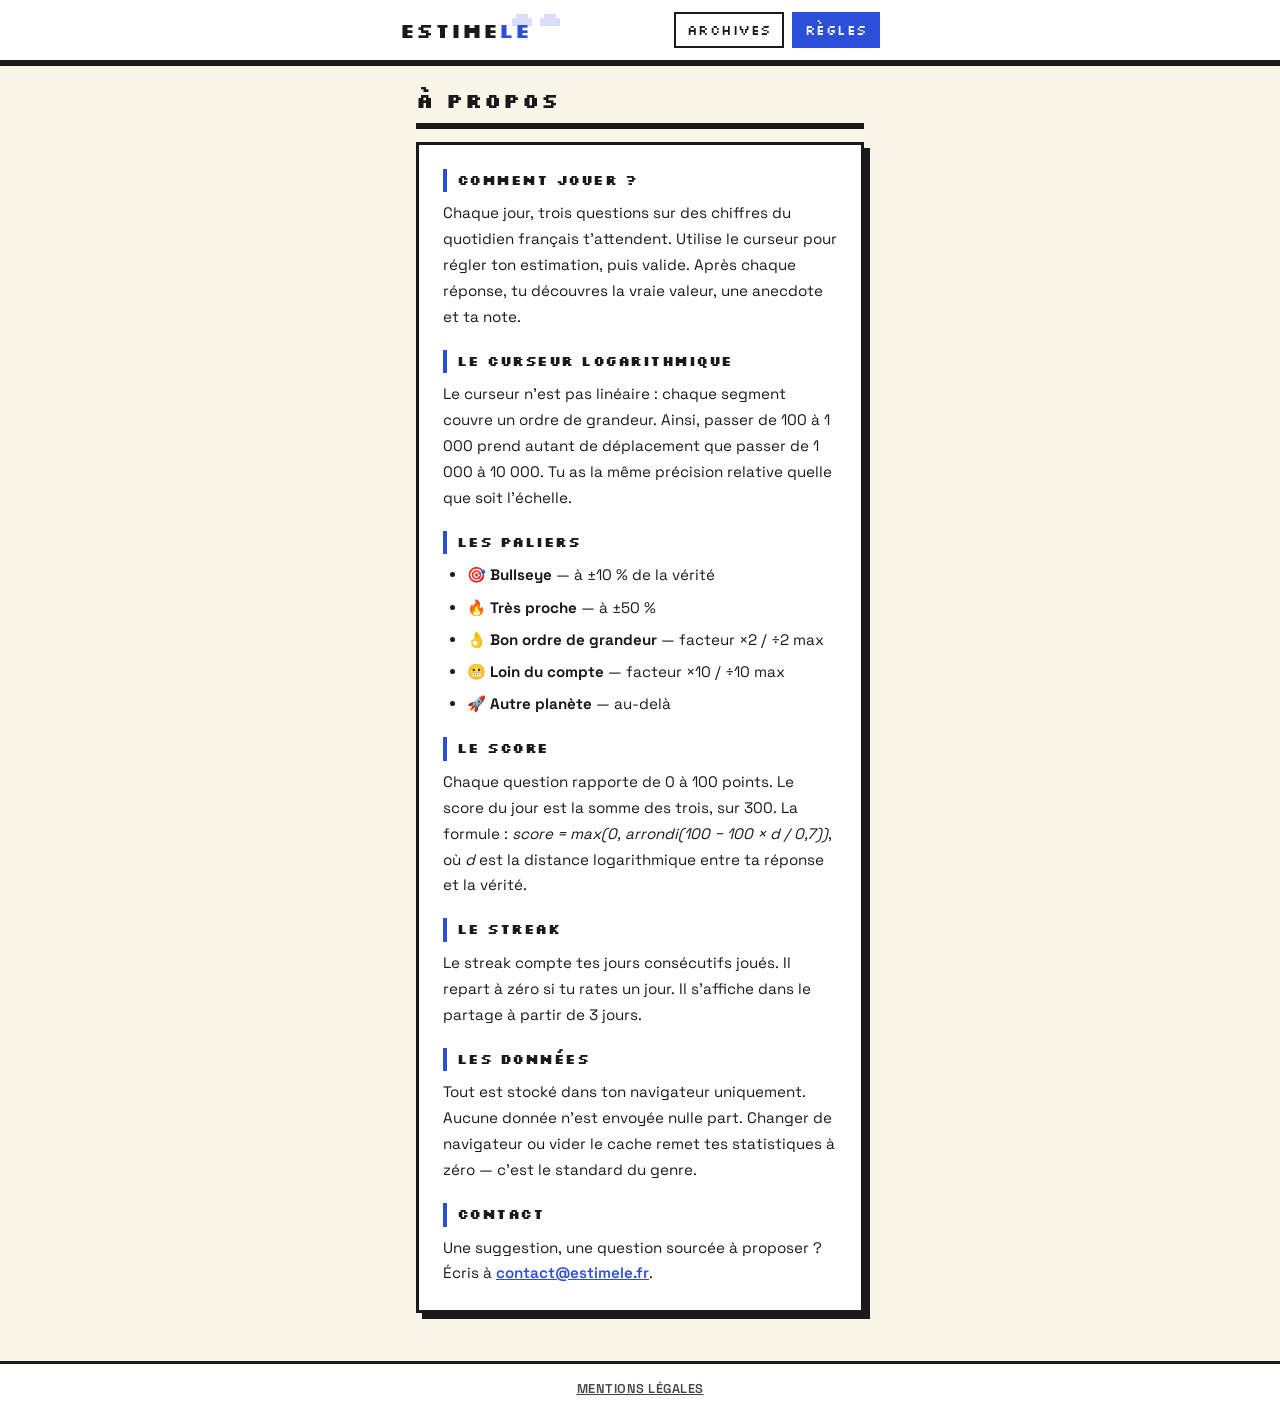
==== apropos.html @ 8a319f8b "Add files via upload" ====
<!DOCTYPE html>
<html lang="fr">
<head>
  <meta charset="UTF-8" />
  <meta name="viewport" content="width=device-width, initial-scale=1.0" />
  <title>À propos — EstimeLe</title>
  <meta name="description" content="Comment jouer à EstimeLe ? Règles du jeu et informations." />
  <link rel="icon" href="img/favicon.svg" type="image/svg+xml" />
  <link rel="manifest" href="site.webmanifest" />
  <link rel="preconnect" href="https://fonts.googleapis.com" />
  <link rel="preconnect" href="https://fonts.gstatic.com" crossorigin />
  <link rel="stylesheet" href="https://fonts.googleapis.com/css2?family=Jersey+10&family=Silkscreen:wght@400;700&family=Space+Grotesk:wght@400;500;600;700&display=swap" />
  <link rel="stylesheet" href="css/style.css" />
</head>
<body>
  <header class="site-header">
    <div class="header-inner">
      <a href="index.html" class="logo">Estime<span>Le</span></a>
      <nav class="nav-links">
        <a href="archives.html">Archives</a>
        <a href="apropos.html" class="active">Règles</a>
      </nav>
    </div>
  </header>

  <main>
    <h1 class="page-titre">À propos</h1>
    <div class="page-contenu">
      <h2>Comment jouer ?</h2>
      <p>Chaque jour, trois questions sur des chiffres du quotidien français t'attendent. Utilise le curseur pour régler ton estimation, puis valide. Après chaque réponse, tu découvres la vraie valeur, une anecdote et ta note.</p>

      <h2>Le curseur logarithmique</h2>
      <p>Le curseur n'est pas linéaire : chaque segment couvre un ordre de grandeur. Ainsi, passer de 100 à 1 000 prend autant de déplacement que passer de 1 000 à 10 000. Tu as la même précision relative quelle que soit l'échelle.</p>

      <h2>Les paliers</h2>
      <ul>
        <li>🎯 <strong>Bullseye</strong> — à ±10 % de la vérité</li>
        <li>🔥 <strong>Très proche</strong> — à ±50 %</li>
        <li>👌 <strong>Bon ordre de grandeur</strong> — facteur ×2 / ÷2 max</li>
        <li>😬 <strong>Loin du compte</strong> — facteur ×10 / ÷10 max</li>
        <li>🚀 <strong>Autre planète</strong> — au-delà</li>
      </ul>

      <h2>Le score</h2>
      <p>Chaque question rapporte de 0 à 100 points. Le score du jour est la somme des trois, sur 300. La formule : <em>score = max(0, arrondi(100 − 100 × d / 0,7))</em>, où <em>d</em> est la distance logarithmique entre ta réponse et la vérité.</p>

      <h2>Le streak</h2>
      <p>Le streak compte tes jours consécutifs joués. Il repart à zéro si tu rates un jour. Il s'affiche dans le partage à partir de 3 jours.</p>

      <h2>Les données</h2>
      <p>Tout est stocké dans ton navigateur uniquement. Aucune donnée n'est envoyée nulle part. Changer de navigateur ou vider le cache remet tes statistiques à zéro — c'est le standard du genre.</p>

      <h2>Contact</h2>
      <p>Une suggestion, une question sourcée à proposer ? Écris à <a href="mailto:contact@estimele.fr">contact@estimele.fr</a>.</p>
    </div>
  </main>

  <footer class="site-footer">
    <a href="mentions-legales.html">Mentions légales</a>
  </footer>
</body>
</html>
---- css/style.css ----
/* ════════════════════════════════════════════════════════════════════════════
   EstimeLe — Rétro pixel néo-brutaliste
   Palette : crème #FAF5E9 · blanc #FFFFFF · encre #1A1A1A · cobalt #2B4FD8
   Fonts   : Silkscreen (UI ≥ 14px) · Jersey 10 (grands chiffres) · Space Grotesk (texte)
   ════════════════════════════════════════════════════════════════════════════ */

@import url('https://fonts.googleapis.com/css2?family=Jersey+10&family=Silkscreen:wght@400;700&family=Space+Grotesk:wght@400;500;600;700&display=swap');

/* ─── Variables ─────────────────────────────────────────────────────────── */
:root {
  --bg:       #FAF5E9;
  --surface:  #FFFFFF;
  --surface2: #F0EAD9;
  --ink:      #1A1A1A;
  --ink-mid:  #444444;
  --accent:   #2B4FD8;

  --sh:       4px 4px 0 #1A1A1A;
  --sh-sm:    3px 3px 0 #1A1A1A;
  --sh-lg:    6px 6px 0 #1A1A1A;
  --sh-hover: 2px 2px 0 #1A1A1A;

  --b:        2px solid #1A1A1A;
  --b3:       3px solid #1A1A1A;

  --ff-px:    'Silkscreen', 'Courier New', monospace;
  --ff-num:   'Jersey 10', 'Silkscreen', monospace;
  --ff-body:  'Space Grotesk', system-ui, sans-serif;

  --max-w: 480px;
}

/* ─── Reset ─────────────────────────────────────────────────────────────── */
*, *::before, *::after {
  box-sizing: border-box;
  margin: 0;
  padding: 0;
  border-radius: 0 !important;
}

html { font-size: 16px; }

body {
  background: var(--bg);
  color: var(--ink);
  font-family: var(--ff-body);
  min-height: 100vh;
  display: flex;
  flex-direction: column;
}

img, svg { image-rendering: pixelated; }

/* ─── Header ────────────────────────────────────────────────────────────── */
.site-header {
  background: var(--surface);
  border-bottom: var(--b3);
  padding: 0 1rem;
  position: relative;
  overflow: hidden;
  box-shadow: 0 3px 0 #1A1A1A;
}

/* Nuages 8-bit en décoration (box-shadow pixel art) */
.site-header::after {
  content: '';
  position: absolute;
  width: 4px;
  height: 4px;
  background: transparent;
  top: 14px;
  left: 40%;
  pointer-events: none;
  z-index: 0;
  opacity: 0.18;
  /* Nuage 1 : 5 × 3 pixels */
  box-shadow:
    4px  0px 0 #2B4FD8,  8px  0px 0 #2B4FD8,  12px 0px 0 #2B4FD8,
    0px  4px 0 #2B4FD8,  4px  4px 0 #2B4FD8,   8px  4px 0 #2B4FD8,
    12px 4px 0 #2B4FD8,  16px 4px 0 #2B4FD8,
    0px  8px 0 #2B4FD8,  4px  8px 0 #2B4FD8,   8px  8px 0 #2B4FD8,
    12px 8px 0 #2B4FD8,  16px 8px 0 #2B4FD8,
    /* Nuage 2 : décalé de 28px */
    32px 0px 0 #2B4FD8,  36px 0px 0 #2B4FD8,   40px 0px 0 #2B4FD8,
    28px 4px 0 #2B4FD8,  32px 4px 0 #2B4FD8,   36px 4px 0 #2B4FD8,
    40px 4px 0 #2B4FD8,  44px 4px 0 #2B4FD8,
    28px 8px 0 #2B4FD8,  32px 8px 0 #2B4FD8,   36px 8px 0 #2B4FD8,
    40px 8px 0 #2B4FD8,  44px 8px 0 #2B4FD8;
}

.header-inner {
  max-width: var(--max-w);
  margin: 0 auto;
  height: 60px;
  display: flex;
  align-items: center;
  justify-content: space-between;
  position: relative;
  z-index: 1;
}

.logo {
  font-family: var(--ff-px);
  font-size: 1.25rem;
  font-weight: 700;
  color: var(--ink);
  text-decoration: none;
  letter-spacing: 1px;
  -webkit-font-smoothing: none;
}

.logo span { color: var(--accent); }

/* ─── Navigation ────────────────────────────────────────────────────────── */
.nav-links { display: flex; gap: 0.5rem; }

.nav-links a {
  font-family: var(--ff-px);
  font-size: 0.875rem;
  color: var(--ink);
  text-decoration: none;
  letter-spacing: 0.5px;
  padding: 0.35rem 0.65rem;
  border: var(--b);
  background: transparent;
  transition: background 60ms steps(1, end), color 60ms steps(1, end);
  display: flex;
  align-items: center;
  min-height: 36px;
  -webkit-font-smoothing: none;
}

.nav-links a:hover  { background: var(--ink); color: var(--bg); }
.nav-links a.active { background: var(--accent); color: #fff; border-color: var(--accent); }

/* ─── Layout principal ──────────────────────────────────────────────────── */
main {
  flex: 1;
  padding: 1.5rem 1rem 3rem;
  max-width: var(--max-w);
  width: 100%;
  margin: 0 auto;
}

/* ─── En-tête question ──────────────────────────────────────────────────── */
#ecran-jeu { min-height: 400px; }

.question-header {
  display: flex;
  align-items: center;
  gap: 0.5rem;
  margin-bottom: 1.25rem;
  flex-wrap: wrap;
}

.numero-manche {
  font-family: var(--ff-body);
  font-size: 0.75rem;
  font-weight: 700;
  color: var(--ink-mid);
  text-transform: uppercase;
  letter-spacing: 1px;
}

.progression {
  margin-left: auto;
  font-family: var(--ff-px);
  font-size: 0.875rem;
  color: var(--bg);
  background: var(--ink);
  padding: 0.3rem 0.65rem;
  border: var(--b);
  letter-spacing: 0.5px;
  min-height: 32px;
  display: flex;
  align-items: center;
  -webkit-font-smoothing: none;
}

.streak {
  font-family: var(--ff-px);
  font-size: 0.875rem;
  color: var(--ink);
  background: #FFF3E0;
  border: var(--b);
  padding: 0.3rem 0.55rem;
  letter-spacing: 0.5px;
  min-height: 32px;
  display: flex;
  align-items: center;
  gap: 0.25rem;
  -webkit-font-smoothing: none;
}

.badge-archive {
  font-family: var(--ff-body);
  font-size: 0.7rem;
  font-weight: 700;
  background: var(--ink);
  color: var(--bg);
  padding: 0.15rem 0.4rem;
  text-transform: uppercase;
  letter-spacing: 1px;
  vertical-align: middle;
}

/* ─── Carte question ────────────────────────────────────────────────────── */
.question-corps {
  background: var(--surface);
  border: var(--b3);
  padding: 1.25rem;
  margin-bottom: 1rem;
  box-shadow: var(--sh);
  position: relative;
}

/* Coin décoratif cobalt haut-gauche */
.question-corps::before {
  content: '';
  position: absolute;
  top: -3px;
  left: -3px;
  width: 10px;
  height: 10px;
  background: var(--accent);
  z-index: 2;
}

/* Coin décoratif cobalt bas-droite */
.question-corps::after {
  content: '';
  position: absolute;
  bottom: -3px;
  right: -3px;
  width: 10px;
  height: 10px;
  background: var(--accent);
  z-index: 2;
}

.question-texte {
  font-family: var(--ff-body);
  font-size: 1.05rem;
  font-weight: 600;
  line-height: 1.6;
  margin-bottom: 1.5rem;
  color: var(--ink);
}

/* ─── Grand chiffre du curseur ──────────────────────────────────────────── */
.valeur-affichee {
  text-align: center;
  font-family: var(--ff-num);
  font-size: 3.5rem;
  font-weight: 400;
  color: var(--accent);
  margin-bottom: 1rem;
  line-height: 1;
  min-height: 3.5rem;
  letter-spacing: 2px;
  text-shadow: 4px 4px 0 #C8D5F7;   /* ombre solide, pas de blur */
}

.valeur-affichee .unite {
  font-family: var(--ff-body);
  font-size: 0.875rem;
  font-weight: 600;
  color: var(--ink-mid);
  margin-left: 0.4rem;
  vertical-align: middle;
  text-shadow: none;
}

/* ─── Slider logarithmique ──────────────────────────────────────────────── */
.slider-container {
  display: flex;
  align-items: center;
  gap: 0.6rem;
}

.borne-label {
  font-family: var(--ff-body);
  font-size: 0.75rem;
  font-weight: 600;
  color: var(--ink-mid);
  white-space: nowrap;
  min-width: 2.5rem;
  text-align: center;
}

.curseur-log {
  -webkit-appearance: none;
  appearance: none;
  flex: 1;
  height: 8px;
  background: var(--surface2);
  border: var(--b);
  outline: none;
  cursor: pointer;
  touch-action: none;
  image-rendering: pixelated;
}

/* Thumb webkit — carré 22px, ombre dure */
.curseur-log::-webkit-slider-thumb {
  -webkit-appearance: none;
  appearance: none;
  width: 22px;
  height: 22px;
  background: var(--accent);
  border: 2px solid var(--ink);
  box-shadow: 2px 2px 0 var(--ink);
  cursor: grab;
  transition: box-shadow 60ms steps(1, end), transform 60ms steps(1, end);
  image-rendering: pixelated;
}

.curseur-log::-webkit-slider-thumb:active {
  cursor: grabbing;
  transform: translate(2px, 2px);
  box-shadow: none;
}

.curseur-log:focus-visible {
  outline: 3px solid var(--accent);
  outline-offset: 3px;
}

/* Thumb Firefox */
.curseur-log::-moz-range-thumb {
  width: 22px;
  height: 22px;
  background: var(--accent);
  border: 2px solid var(--ink);
  box-shadow: 2px 2px 0 var(--ink);
  cursor: grab;
}

.curseur-log::-moz-range-track {
  height: 8px;
  background: var(--surface2);
  border: var(--b);
}

/* ─── Mixin bouton (base commune) ───────────────────────────────────────── */
.btn-valider,
.btn-suivant,
.btn-partager,
.btn-stats,
.btn-retour,
.btn-rejouer {
  font-family: var(--ff-px);
  letter-spacing: 0.5px;
  text-transform: uppercase;
  cursor: pointer;
  display: inline-flex;
  align-items: center;
  justify-content: center;
  border: var(--b);
  transition: box-shadow 60ms steps(1, end), transform 60ms steps(1, end);
  -webkit-font-smoothing: none;
}

/* Bouton primaire sombre */
.btn-valider {
  width: 100%;
  padding: 1rem;
  background: var(--ink);
  color: var(--bg);
  font-size: 0.875rem;
  box-shadow: var(--sh);
  transform: translate(0, 0);
  min-height: 52px;
}
.btn-valider:hover  { transform: translate(2px, 2px); box-shadow: var(--sh-hover); }
.btn-valider:active { transform: translate(4px, 4px); box-shadow: none; }

/* Bouton cobalt */
.btn-suivant {
  width: 100%;
  padding: 1rem;
  background: var(--accent);
  color: #fff;
  font-size: 0.875rem;
  box-shadow: var(--sh);
  transform: translate(0, 0);
  min-height: 52px;
}
.btn-suivant:hover  { transform: translate(2px, 2px); box-shadow: var(--sh-hover); }
.btn-suivant:active { transform: translate(4px, 4px); box-shadow: none; }

/* Bouton partager */
.btn-partager {
  width: 100%;
  padding: 1rem;
  background: var(--accent);
  color: #fff;
  font-size: 0.875rem;
  gap: 0.4rem;
  box-shadow: var(--sh);
  transform: translate(0, 0);
  min-height: 52px;
}
.btn-partager:hover  { transform: translate(2px, 2px); box-shadow: var(--sh-hover); }
.btn-partager:active { transform: translate(4px, 4px); box-shadow: none; }

/* Bouton secondaire blanc */
.btn-stats {
  width: 100%;
  padding: 0.9rem;
  background: var(--surface);
  color: var(--ink);
  font-size: 0.875rem;
  gap: 0.4rem;
  box-shadow: var(--sh);
  transform: translate(0, 0);
  min-height: 52px;
}
.btn-stats:hover  { transform: translate(2px, 2px); box-shadow: var(--sh-hover); background: var(--surface2); }
.btn-stats:active { transform: translate(4px, 4px); box-shadow: none; }

/* Bouton retour */
.btn-retour {
  background: var(--surface);
  color: var(--ink);
  font-size: 0.875rem;
  padding: 0.55rem 1rem;
  box-shadow: var(--sh-sm);
  transform: translate(0, 0);
  min-height: 44px;
}
.btn-retour:hover  { transform: translate(2px, 2px); box-shadow: 1px 1px 0 var(--ink); }
.btn-retour:active { transform: translate(3px, 3px); box-shadow: none; }

/* ─── Révélation ────────────────────────────────────────────────────────── */
.revelation {
  display: flex;
  flex-direction: column;
  gap: 1rem;
}

/* Badge palier — couleur injectée inline par JS, texte crème */
.palier-badge {
  align-self: center;
  display: inline-flex;
  align-items: center;
  gap: 0.4rem;
  padding: 0.5rem 1.1rem;
  font-family: var(--ff-px);
  font-size: 0.875rem;
  font-weight: 700;
  color: #fff;
  border: var(--b);
  box-shadow: var(--sh);
  letter-spacing: 1px;
  text-transform: uppercase;
  -webkit-font-smoothing: none;
}

.score-question {
  text-align: center;
  font-family: var(--ff-num);
  font-size: 2.8rem;
  font-weight: 400;
  color: var(--ink);
  letter-spacing: 3px;
  line-height: 1;
}

.comparaison {
  display: flex;
  align-items: center;
  gap: 0.75rem;
  background: var(--surface);
  border: var(--b3);
  padding: 1.1rem 1rem;
  box-shadow: var(--sh);
}

.comp-case { flex: 1; text-align: center; }

.comp-label {
  font-family: var(--ff-body);
  font-size: 0.7rem;
  font-weight: 700;
  color: var(--ink-mid);
  text-transform: uppercase;
  letter-spacing: 1px;
  margin-bottom: 0.4rem;
}

.comp-valeur {
  font-family: var(--ff-num);
  font-size: 1.8rem;
  font-weight: 400;
  line-height: 1;
  color: var(--ink);
  letter-spacing: 1px;
}

.comp-unite {
  font-family: var(--ff-body);
  font-size: 0.75rem;
  color: var(--ink-mid);
  margin-top: 0.2rem;
}

.comp-ecart {
  font-family: var(--ff-body);
  font-size: 0.75rem;
  font-weight: 600;
  color: var(--ink-mid);
  margin-top: 0.25rem;
}

.comp-case.verite .comp-valeur { color: var(--accent); }

.comp-vs {
  font-family: var(--ff-body);
  font-size: 0.75rem;
  font-weight: 700;
  color: var(--ink-mid);
  flex-shrink: 0;
}

.source-anecdote {
  background: var(--surface2);
  border: var(--b);
  padding: 1rem 1.1rem;
  box-shadow: var(--sh-sm);
}

.anecdote {
  font-family: var(--ff-body);
  font-size: 0.95rem;
  line-height: 1.65;
  margin-bottom: 0.5rem;
  color: var(--ink);
}

.source {
  font-family: var(--ff-body);
  font-size: 0.75rem;
  font-weight: 600;
  color: var(--ink-mid);
  text-transform: uppercase;
  letter-spacing: 0.5px;
  font-style: normal;
}

/* ─── Résultat final ────────────────────────────────────────────────────── */
.resultat-final {
  display: flex;
  flex-direction: column;
  align-items: center;
  gap: 1.25rem;
  text-align: center;
  animation: pixel-blink 200ms steps(1, end) 2;
}

@keyframes pixel-blink {
  0%,  49% { opacity: 0; }
  50%, 100% { opacity: 1; }
}

.score-total {
  font-family: var(--ff-num);
  font-size: 5.5rem;
  font-weight: 400;
  color: var(--ink);
  line-height: 1;
  letter-spacing: 4px;
  text-shadow: 5px 5px 0 var(--accent);
}

.score-total .sur {
  font-family: var(--ff-px);
  font-size: 1.5rem;
  color: var(--ink-mid);
  vertical-align: super;
  letter-spacing: 1px;
  text-shadow: none;
  -webkit-font-smoothing: none;
}

.score-label {
  font-family: var(--ff-body);
  font-size: 0.75rem;
  font-weight: 700;
  color: var(--ink-mid);
  text-transform: uppercase;
  letter-spacing: 2px;
  margin-top: -0.75rem;
}

/* Récap des 3 questions */
.recap-questions {
  width: 100%;
  background: var(--surface);
  border: var(--b3);
  box-shadow: var(--sh);
  overflow: hidden;
}

.recap-ligne {
  display: flex;
  align-items: center;
  gap: 0.75rem;
  padding: 0.75rem 1rem;
  border-bottom: var(--b);
}

.recap-ligne:last-child { border-bottom: none; }

.recap-q {
  font-family: var(--ff-body);
  font-size: 0.75rem;
  font-weight: 700;
  color: var(--ink-mid);
  text-transform: uppercase;
  letter-spacing: 0.5px;
  min-width: 2rem;
}

.recap-badge {
  font-family: var(--ff-body);
  font-size: 0.875rem;
  font-weight: 700;
  letter-spacing: 0;
}

.recap-score {
  margin-left: auto;
  font-family: var(--ff-px);
  font-size: 0.875rem;
  font-weight: 700;
  color: var(--ink-mid);
  -webkit-font-smoothing: none;
}

.streak-resultat {
  font-family: var(--ff-px);
  font-size: 0.875rem;
  font-weight: 700;
  color: var(--ink);
  background: #FFF3E0;
  border: var(--b);
  padding: 0.5rem 1rem;
  letter-spacing: 0.5px;
  box-shadow: var(--sh-sm);
  -webkit-font-smoothing: none;
}

.boutons-resultat {
  display: flex;
  flex-direction: column;
  gap: 0.75rem;
  width: 100%;
}

.note-archive {
  font-family: var(--ff-body);
  font-size: 0.75rem;
  font-weight: 600;
  color: var(--ink-mid);
  text-transform: uppercase;
  letter-spacing: 0.5px;
  border-top: var(--b);
  padding-top: 0.5rem;
  width: 100%;
  text-align: center;
}

/* ─── Statistiques ──────────────────────────────────────────────────────── */
.stats-panel {
  display: flex;
  flex-direction: column;
  gap: 1.25rem;
}

.stats-panel h2 {
  font-family: var(--ff-px);
  font-size: 1.1rem;
  font-weight: 700;
  letter-spacing: 1px;
  border-bottom: var(--b3);
  padding-bottom: 0.6rem;
  box-shadow: 0 3px 0 var(--ink);
  -webkit-font-smoothing: none;
}

.stats-panel h3 {
  font-family: var(--ff-body);
  font-size: 0.75rem;
  font-weight: 700;
  color: var(--ink-mid);
  text-transform: uppercase;
  letter-spacing: 2px;
}

.stats-chiffres {
  display: grid;
  grid-template-columns: repeat(2, 1fr);
  gap: 0.75rem;
}

.stat-chiffre {
  background: var(--surface);
  border: var(--b3);
  padding: 1rem;
  text-align: center;
  box-shadow: var(--sh-sm);
}

.stat-val {
  font-family: var(--ff-num);
  font-size: 2.2rem;
  font-weight: 400;
  color: var(--accent);
  letter-spacing: 2px;
  line-height: 1;
}

.stat-lbl {
  font-family: var(--ff-body);
  font-size: 0.7rem;
  font-weight: 700;
  color: var(--ink-mid);
  margin-top: 0.3rem;
  text-transform: uppercase;
  letter-spacing: 0.5px;
}

.stats-barres {
  display: flex;
  flex-direction: column;
  gap: 0.6rem;
}

.stat-ligne {
  display: flex;
  align-items: center;
  gap: 0.75rem;
}

.stat-emoji { font-size: 1rem; min-width: 1.5rem; text-align: center; }

.stat-barre-container {
  flex: 1;
  height: 16px;
  background: var(--surface2);
  border: var(--b);
  overflow: hidden;
}

/* Avance par pas discrets : effet blocs pixelisés */
.stat-barre {
  height: 100%;
  transition: width 300ms steps(8, end);
  min-width: 4px;
}

.stat-nb {
  font-family: var(--ff-body);
  font-size: 0.8rem;
  font-weight: 700;
  color: var(--ink-mid);
  min-width: 1.5rem;
  text-align: right;
}

/* ─── Archives ──────────────────────────────────────────────────────────── */
.page-titre {
  font-family: var(--ff-px);
  font-size: 1.25rem;
  font-weight: 700;
  margin-bottom: 1rem;
  letter-spacing: 1px;
  padding-bottom: 0.6rem;
  border-bottom: var(--b3);
  box-shadow: 0 3px 0 var(--ink);
  -webkit-font-smoothing: none;
}

.page-sous-titre {
  font-family: var(--ff-body);
  font-size: 0.9rem;
  color: var(--ink-mid);
  margin-bottom: 1.5rem;
  line-height: 1.5;
}

.archive-carte {
  background: var(--surface);
  border: var(--b3);
  padding: 1rem 1.25rem;
  display: flex;
  align-items: center;
  gap: 1rem;
  margin-bottom: 0.75rem;
  box-shadow: var(--sh);
  transition: transform 60ms steps(1, end), box-shadow 60ms steps(1, end);
}

.archive-carte:hover {
  transform: translate(-2px, -2px);
  box-shadow: 6px 6px 0 var(--ink);
}

/* Manche déjà jouée : bord gauche vert */
.archive-carte.joue { border-left: 5px solid #1D9E75; }

.archive-info { flex: 1; }

.archive-num {
  font-family: var(--ff-px);
  font-size: 0.875rem;
  font-weight: 700;
  display: block;
  letter-spacing: 0.5px;
  -webkit-font-smoothing: none;
}

.archive-themes {
  font-family: var(--ff-body);
  font-size: 0.8rem;
  color: var(--ink-mid);
  text-transform: capitalize;
  margin-top: 0.2rem;
  display: block;
}

.archive-score {
  font-family: var(--ff-body);
  font-size: 0.85rem;
  font-weight: 700;
  color: var(--accent);
  margin-top: 0.25rem;
  display: block;
}

.btn-rejouer {
  padding: 0.5rem 0.9rem;
  background: var(--accent);
  color: #fff;
  font-size: 0.875rem;
  letter-spacing: 0.5px;
  white-space: nowrap;
  box-shadow: var(--sh-sm);
  transform: translate(0, 0);
  text-decoration: none;
  min-height: 44px;
}

.btn-rejouer:hover  { transform: translate(2px, 2px); box-shadow: 1px 1px 0 var(--ink); }
.btn-rejouer:active { transform: translate(3px, 3px); box-shadow: none; }

/* ─── Pages de contenu (à propos, mentions) ─────────────────────────────── */
.page-contenu {
  background: var(--surface);
  border: var(--b3);
  padding: 1.5rem;
  line-height: 1.7;
  box-shadow: var(--sh-lg);
}

.page-contenu h2 {
  font-family: var(--ff-px);
  font-size: 0.875rem;
  font-weight: 700;
  margin: 1.25rem 0 0.5rem;
  color: var(--ink);
  letter-spacing: 0.5px;
  padding-left: 0.6rem;
  border-left: 4px solid var(--accent);
  -webkit-font-smoothing: none;
}

.page-contenu h2:first-child { margin-top: 0; }

.page-contenu p,
.page-contenu li {
  font-family: var(--ff-body);
  font-size: 0.95rem;
  color: var(--ink);
}

.page-contenu ul  { padding-left: 1.5rem; }
.page-contenu li  { margin-bottom: 0.4rem; }
.page-contenu a   { color: var(--accent); font-weight: 600; }

.page-contenu code {
  font-family: var(--ff-px);
  font-size: 0.8rem;
  background: var(--surface2);
  border: 1px solid var(--ink);
  padding: 0.05rem 0.3rem;
  -webkit-font-smoothing: none;
}

/* ─── Toast notification ────────────────────────────────────────────────── */
#notification {
  position: fixed;
  bottom: 1.5rem;
  left: 50%;
  transform: translateX(-50%) translateY(16px);
  background: var(--ink);
  color: var(--bg);
  padding: 0.7rem 1.4rem;
  font-family: var(--ff-px);
  font-size: 0.875rem;
  letter-spacing: 1px;
  text-transform: uppercase;
  border: var(--b);
  box-shadow: var(--sh);
  opacity: 0;
  transition: opacity 60ms steps(1, end), transform 60ms steps(1, end);
  pointer-events: none;
  z-index: 100;
  white-space: nowrap;
  max-width: calc(100vw - 2rem);
  -webkit-font-smoothing: none;
}

#notification.visible {
  opacity: 1;
  transform: translateX(-50%) translateY(0);
}

/* ─── Erreur ────────────────────────────────────────────────────────────── */
.erreur {
  font-family: var(--ff-body);
  font-size: 0.95rem;
  font-weight: 600;
  color: #E24B4A;
  text-align: center;
  padding: 2rem;
  border: 2px solid #E24B4A;
  background: var(--surface);
  box-shadow: 4px 4px 0 #E24B4A;
}

/* ─── Pied de page ──────────────────────────────────────────────────────── */
.site-footer {
  text-align: center;
  padding: 1rem;
  font-family: var(--ff-body);
  font-size: 0.8rem;
  font-weight: 600;
  color: var(--ink-mid);
  border-top: var(--b3);
  background: var(--surface);
  text-transform: uppercase;
  letter-spacing: 0.5px;
}

.site-footer a { color: var(--ink-mid); text-decoration: underline; }
.site-footer a:hover { color: var(--ink); }

/* ─── Responsive ────────────────────────────────────────────────────────── */
@media (min-width: 520px) {
  .score-total      { font-size: 6.5rem; }
  .valeur-affichee  { font-size: 4rem; }
  .question-texte   { font-size: 1.1rem; }
  .comp-valeur      { font-size: 2rem; }
}

@media (max-width: 360px) {
  .logo             { font-size: 1.05rem; }
  .nav-links a      { font-size: 0.8rem; padding: 0.3rem 0.5rem; }
  .valeur-affichee  { font-size: 2.8rem; }
  .score-total      { font-size: 4.5rem; }
  .stats-chiffres   { grid-template-columns: repeat(2, 1fr); }
  .comp-valeur      { font-size: 1.5rem; }
}
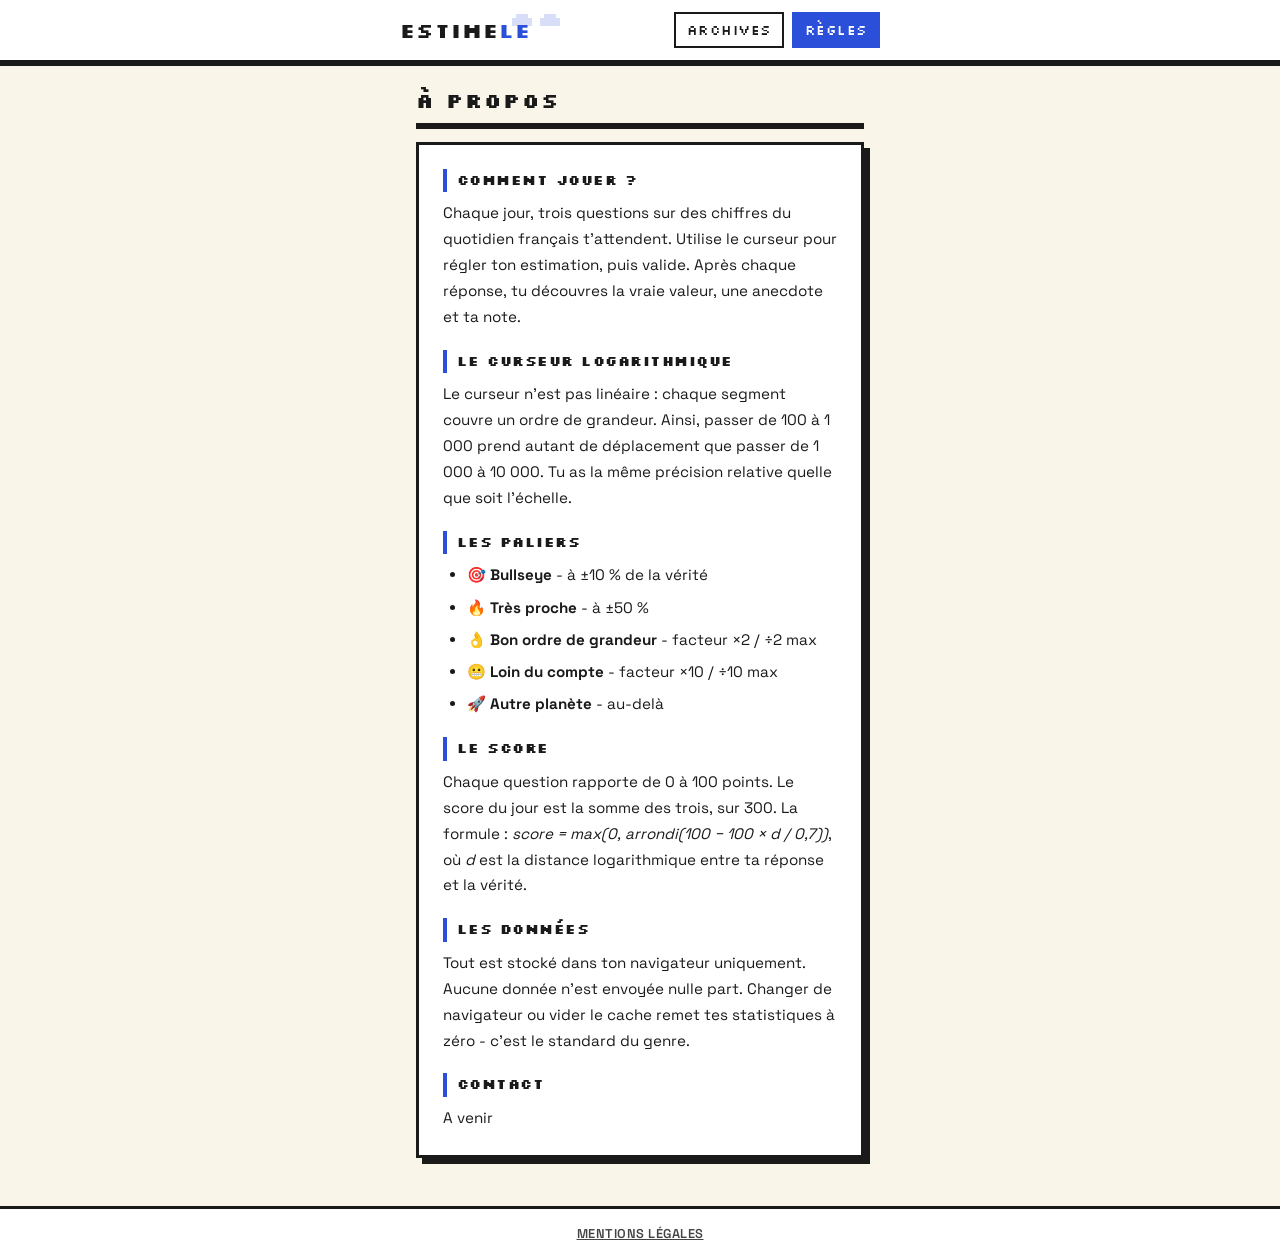
==== commit 4e8c716d: "Add files via upload" ====
--- a/apropos.html
+++ b/apropos.html
@@ -3,7 +3,7 @@
 <head>
   <meta charset="UTF-8" />
   <meta name="viewport" content="width=device-width, initial-scale=1.0" />
-  <title>À propos — EstimeLe</title>
+  <title>À propos : EstimeLe</title>
   <meta name="description" content="Comment jouer à EstimeLe ? Règles du jeu et informations." />
   <link rel="icon" href="img/favicon.svg" type="image/svg+xml" />
   <link rel="manifest" href="site.webmanifest" />
@@ -34,24 +34,21 @@
 
       <h2>Les paliers</h2>
       <ul>
-        <li>🎯 <strong>Bullseye</strong> — à ±10 % de la vérité</li>
-        <li>🔥 <strong>Très proche</strong> — à ±50 %</li>
-        <li>👌 <strong>Bon ordre de grandeur</strong> — facteur ×2 / ÷2 max</li>
-        <li>😬 <strong>Loin du compte</strong> — facteur ×10 / ÷10 max</li>
-        <li>🚀 <strong>Autre planète</strong> — au-delà</li>
+        <li>🎯 <strong>Bullseye</strong> - à ±10 % de la vérité</li>
+        <li>🔥 <strong>Très proche</strong> - à ±50 %</li>
+        <li>👌 <strong>Bon ordre de grandeur</strong> - facteur ×2 / ÷2 max</li>
+        <li>😬 <strong>Loin du compte</strong> - facteur ×10 / ÷10 max</li>
+        <li>🚀 <strong>Autre planète</strong> - au-delà</li>
       </ul>
 
       <h2>Le score</h2>
       <p>Chaque question rapporte de 0 à 100 points. Le score du jour est la somme des trois, sur 300. La formule : <em>score = max(0, arrondi(100 − 100 × d / 0,7))</em>, où <em>d</em> est la distance logarithmique entre ta réponse et la vérité.</p>
 
-      <h2>Le streak</h2>
-      <p>Le streak compte tes jours consécutifs joués. Il repart à zéro si tu rates un jour. Il s'affiche dans le partage à partir de 3 jours.</p>
-
-      <h2>Les données</h2>
-      <p>Tout est stocké dans ton navigateur uniquement. Aucune donnée n'est envoyée nulle part. Changer de navigateur ou vider le cache remet tes statistiques à zéro — c'est le standard du genre.</p>
+<h2>Les données</h2>
+      <p>Tout est stocké dans ton navigateur uniquement. Aucune donnée n'est envoyée nulle part. Changer de navigateur ou vider le cache remet tes statistiques à zéro - c'est le standard du genre.</p>
 
       <h2>Contact</h2>
-      <p>Une suggestion, une question sourcée à proposer ? Écris à <a href="mailto:contact@estimele.fr">contact@estimele.fr</a>.</p>
+      <p>A venir</p>
     </div>
   </main>
 
--- a/css/style.css
+++ b/css/style.css
@@ -162,6 +162,19 @@
   letter-spacing: 1px;
 }
 
+.date-manche {
+  width: 100%;
+  font-family: var(--ff-body);
+  font-size: 0.8rem;
+  font-weight: 600;
+  color: var(--ink-mid);
+  text-transform: capitalize;
+  letter-spacing: 0.3px;
+  padding: 0.2rem 0;
+  border-bottom: 1px dashed var(--ink-mid);
+  margin-bottom: 0.1rem;
+}
+
 .progression {
   margin-left: auto;
   font-family: var(--ff-px);
@@ -177,20 +190,6 @@
   -webkit-font-smoothing: none;
 }
 
-.streak {
-  font-family: var(--ff-px);
-  font-size: 0.875rem;
-  color: var(--ink);
-  background: #FFF3E0;
-  border: var(--b);
-  padding: 0.3rem 0.55rem;
-  letter-spacing: 0.5px;
-  min-height: 32px;
-  display: flex;
-  align-items: center;
-  gap: 0.25rem;
-  -webkit-font-smoothing: none;
-}
 
 .badge-archive {
   font-family: var(--ff-body);
@@ -288,6 +287,41 @@
   text-align: center;
 }
 
+/* Groupe slider + boutons ± */
+.slider-nudge-group {
+  flex: 1;
+  display: flex;
+  align-items: center;
+  gap: 0.4rem;
+}
+
+.btn-nudge {
+  flex-shrink: 0;
+  width: 36px;
+  height: 36px;
+  background: var(--surface);
+  color: var(--ink);
+  border: var(--b);
+  font-family: var(--ff-px);
+  font-size: 1.1rem;
+  line-height: 1;
+  cursor: pointer;
+  box-shadow: var(--sh-sm);
+  transform: translate(0, 0);
+  transition: box-shadow 60ms steps(1, end), transform 60ms steps(1, end);
+  display: flex;
+  align-items: center;
+  justify-content: center;
+  touch-action: manipulation;
+  -webkit-font-smoothing: none;
+  /* Garantit une zone tactile ≥ 44px avec le padding implicite du flex parent */
+  min-width: 36px;
+  min-height: 44px;
+}
+
+.btn-nudge:hover  { transform: translate(2px, 2px); box-shadow: 1px 1px 0 var(--ink); }
+.btn-nudge:active { transform: translate(3px, 3px); box-shadow: none; }
+
 .curseur-log {
   -webkit-appearance: none;
   appearance: none;
@@ -638,18 +672,6 @@
   -webkit-font-smoothing: none;
 }
 
-.streak-resultat {
-  font-family: var(--ff-px);
-  font-size: 0.875rem;
-  font-weight: 700;
-  color: var(--ink);
-  background: #FFF3E0;
-  border: var(--b);
-  padding: 0.5rem 1rem;
-  letter-spacing: 0.5px;
-  box-shadow: var(--sh-sm);
-  -webkit-font-smoothing: none;
-}
 
 .boutons-resultat {
   display: flex;
